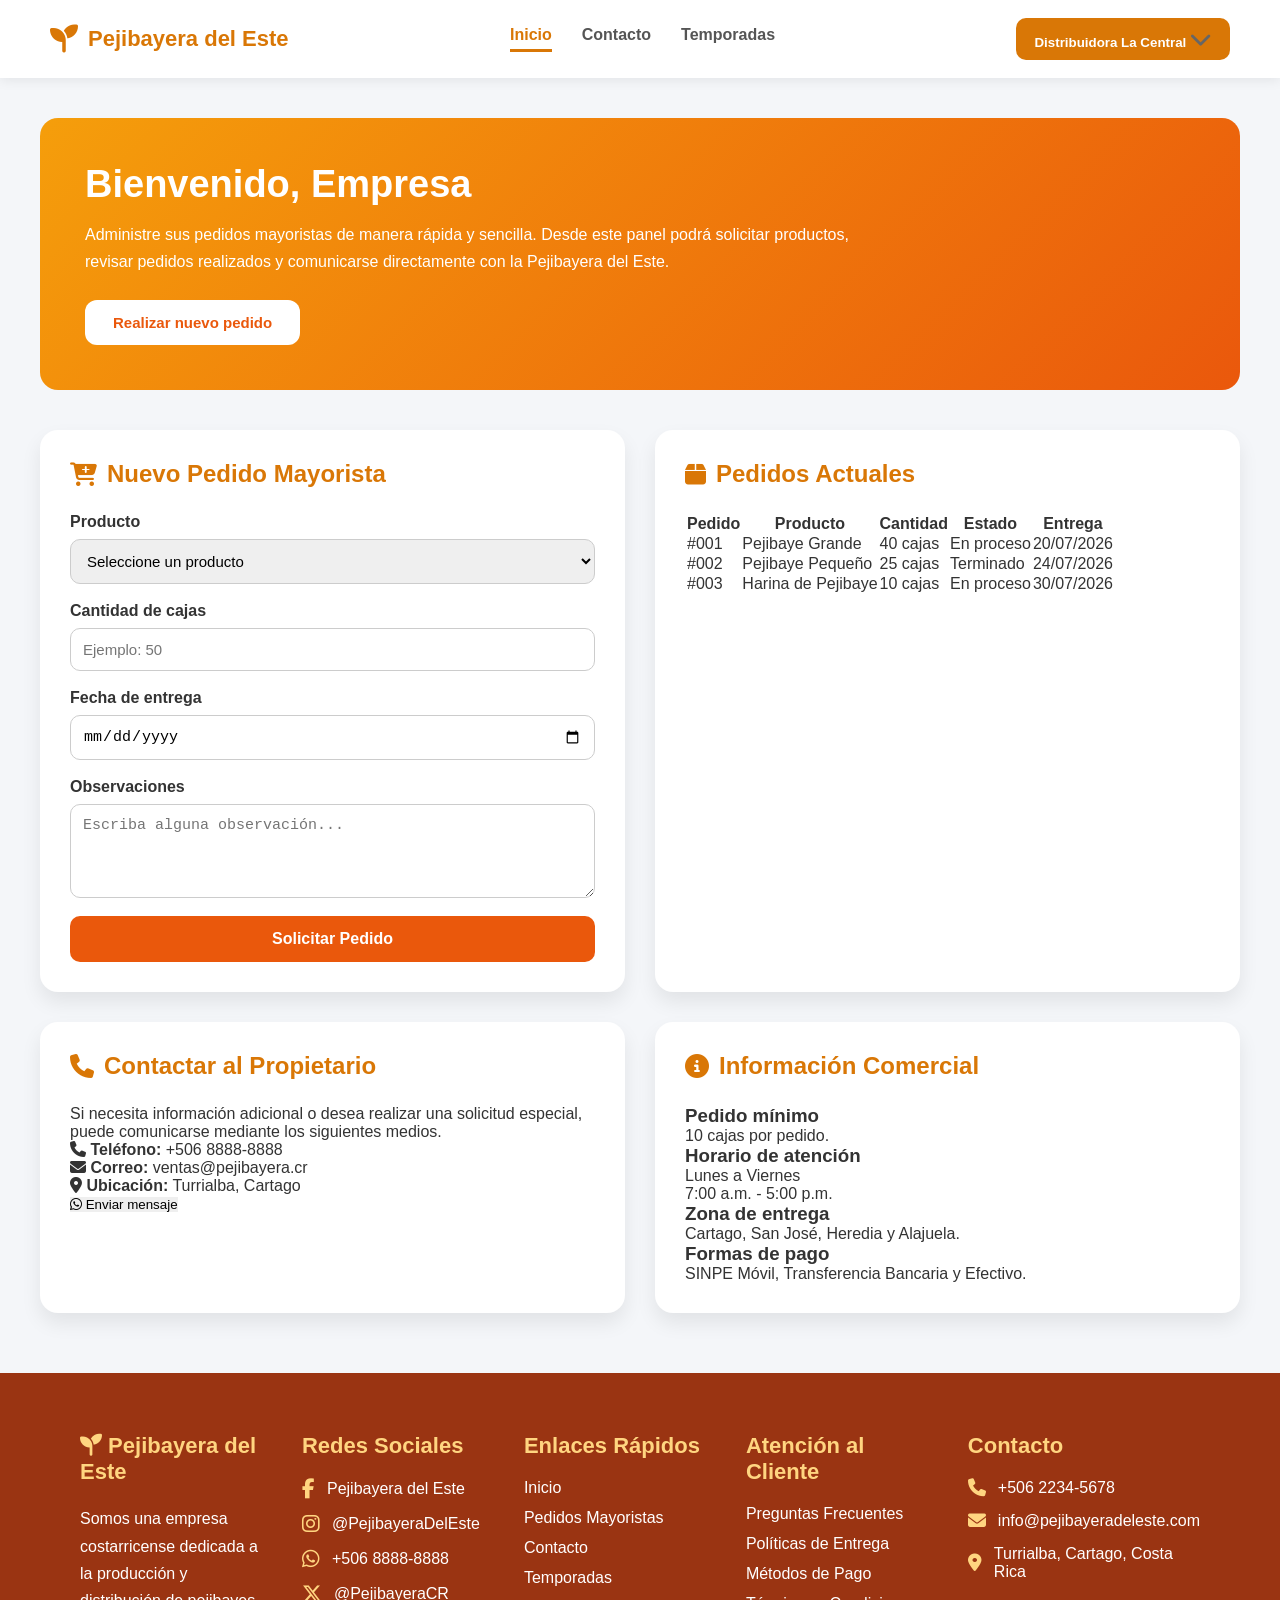
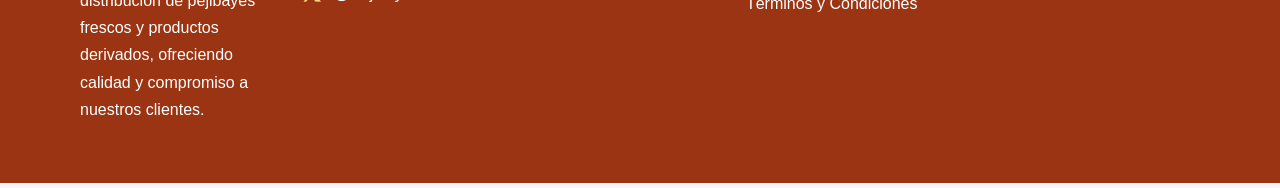
==== Empresa/Empresa.html @ 3343ee4b "Avance del módulo Empresa y panel de administración" ====
<!DOCTYPE html>
<html lang="es">

<head>

    <meta charset="UTF-8">

    <meta name="viewport" content="width=device-width, initial-scale=1.0">

    <title>Pejibayera del Este - Empresa</title>

    <link rel="stylesheet" href="estilo.css">

    <link rel="stylesheet"
        href="https://cdnjs.cloudflare.com/ajax/libs/font-awesome/6.6.0/css/all.min.css">

</head>

<body>
    <!--ENCABEZADO-->

    <header class="topbar">

        <div class="logo">
            <i class="fa-solid fa-seedling"></i>
            <span>Pejibayera del Este</span>
        </div>

        <nav>
            
            <a href="#" class="active">Inicio</a>
            <a href="#">Contacto</a>
            <a href="#">Temporadas</a>
        </nav>

        <div class="user-info">

            <i class=""></i>

            <button>
                Distribuidora La Central
                <i class="fa-solid fa-chevron-down"></i>
            </button>

        </div>

    </header>

    <!-- CONTENIDO-->

    <main>

        <!-- Bienvenida -->

        <section class="hero-section">

            <div class="hero-text">

                <h1>Bienvenido, Empresa</h1>

                <p>
                    Administre sus pedidos mayoristas de manera rápida y sencilla.
                    Desde este panel podrá solicitar productos, revisar pedidos
                    realizados y comunicarse directamente con la Pejibayera del Este.
                </p>

                <button type="button">
                    Realizar nuevo pedido
                </button>

            </div>

        </section>

        <!-- Tarjetas -->

        <section class="cards-section">

            <div class="cards">

                <!--TARJETA =-->

                <article class="card pedido">

                    <h2>
                        <i class="fa-solid fa-cart-plus"></i>
                        Nuevo Pedido Mayorista
                    </h2>

                    <form>

                        <div class="campo">

                            <label for="producto">
                                Producto
                            </label>

                            <select id="producto">

                                <option>
                                    Seleccione un producto
                                </option>

                                <option>
                                    Pejibaye Grande
                                </option>

                                <option>
                                    Pejibaye Pequeño
                                </option>

                                <option>
                                    Harina de Pejibaye
                                </option>

                            </select>

                        </div>

                        <div class="campo">

                            <label for="cantidad">
                                Cantidad de cajas
                            </label>

                            <input
                                type="number"
                                id="cantidad"
                                placeholder="Ejemplo: 50">

                        </div>

                        <div class="campo">

                            <label for="fecha">
                                Fecha de entrega
                            </label>

                            <input
                                type="date"
                                id="fecha">

                        </div>

                        <div class="campo">

                            <label for="comentario">
                                Observaciones
                            </label>

                            <textarea
                                id="comentario"
                                rows="4"
                                placeholder="Escriba alguna observación..."></textarea>

                        </div>

                        <button
                            type="submit"
                            class="btn-principal">

                            Solicitar Pedido

                        </button>

                    </form>

                </article>

                <!--TARJETA 2-->

                <article class="card pedidos">

                    <h2>

                        <i class="fa-solid fa-box"></i>

                        Pedidos Actuales

                    </h2>

                    <table>

                        <thead>

                            <tr>

                                <th>Pedido</th>

                                <th>Producto</th>

                                <th>Cantidad</th>

                                <th>Estado</th>

                                <th>Entrega</th>

                            </tr>

                        </thead>

                        <tbody>

                            <tr>

                                <td>#001</td>

                                <td>Pejibaye Grande</td>

                                <td>40 cajas</td>

                                <td>
                                    <span class="estado confirmado">
                                        En proceso
                                    </span>
                                </td>

                                <td>20/07/2026</td>

                            </tr>

                            <tr>

                                <td>#002</td>

                                <td>Pejibaye Pequeño</td>

                                <td>25 cajas</td>

                                <td>
                                    <span class="estado proceso">
                                        Terminado

                                    </span>
                                </td>

                                <td>24/07/2026</td>

                            </tr>

                            <tr>

                                <td>#003</td>

                                <td>Harina de Pejibaye</td>

                                <td>10 cajas</td>

                                <td>
                                    <span class="estado pendiente">
                                        En proceso
                                    </span>
                                </td>

                                <td>30/07/2026</td>

                            </tr>

                        </tbody>

                    </table>

                </article>

                <!--TARJETA 3-->

                <article class="card contacto">

                    <h2>

                        <i class="fa-solid fa-phone"></i>

                        Contactar al Propietario

                    </h2>

                    <p>

                        Si necesita información adicional o desea realizar
                        una solicitud especial, puede comunicarse mediante
                        los siguientes medios.

                    </p>

                    <div class="info-contacto">

                        <p>

                            <i class="fa-solid fa-phone"></i>

                            <strong>Teléfono:</strong>

                            +506 8888-8888

                        </p>

                        <p>

                            <i class="fa-solid fa-envelope"></i>

                            <strong>Correo:</strong>

                            ventas@pejibayera.cr

                        </p>

                        <p>

                            <i class="fa-solid fa-location-dot"></i>

                            <strong>Ubicación:</strong>

                            Turrialba, Cartago

                        </p>

                    </div>

                    <button class="btn-whatsapp">

                        <i class="fa-brands fa-whatsapp"></i>

                        Enviar mensaje

                    </button>

                </article>

                <!--TARJETA 4-->

                <article class="card informacion">

                    <h2>

                        <i class="fa-solid fa-circle-info"></i>

                        Información Comercial

                    </h2>

                    <div class="info-comercial">

                        <div class="dato">

                            <h3>
                                Pedido mínimo
                            </h3>

                            <p>
                                10 cajas por pedido.
                            </p>

                        </div>

                        <div class="dato">

                            <h3>
                                Horario de atención
                            </h3>

                            <p>
                                Lunes a Viernes
                                <br>
                                7:00 a.m. - 5:00 p.m.
                            </p>

                        </div>

                        <div class="dato">

                            <h3>
                                Zona de entrega
                            </h3>

                            <p>
                                Cartago, San José,
                                Heredia y Alajuela.
                            </p>

                        </div>

                        <div class="dato">

                            <h3>
                                Formas de pago
                            </h3>

                            <p>
                                SINPE Móvil,
                                Transferencia Bancaria
                                y Efectivo.
                            </p>

                        </div>

                    </div>

                </article>

            </div>

        </section>

    </main>

    <!--PIE DE PÁGINA-->

    <footer class="pag-foot">

    <div class="info-empresa">

        <h3>
            <i class="fa-solid fa-seedling"></i>
            Pejibayera del Este
        </h3>

        <p>
            Somos una empresa costarricense dedicada a la producción y
            distribución de pejibayes frescos y productos derivados,
            ofreciendo calidad y compromiso a nuestros clientes.
        </p>

    </div>

    <div class="redes-empresa">

        <h3>Redes Sociales</h3>

        <div class="sociales-container">

            <div class="social-item">
                <i class="fa-brands fa-facebook-f"></i>
                <span>Pejibayera del Este</span>
            </div>

            <div class="social-item">
                <i class="fa-brands fa-instagram"></i>
                <span>@PejibayeraDelEste</span>
            </div>

            <div class="social-item">
                <i class="fa-brands fa-whatsapp"></i>
                <span>+506 8888-8888</span>
            </div>

            <div class="social-item">
                <i class="fa-brands fa-x-twitter"></i>
                <span>@PejibayeraCR</span>
            </div>

        </div>

    </div>

    <div class="links-empresa">

        <h3>Enlaces Rápidos</h3>

        <ul>

            <li><a href="#">Inicio</a></li>

            <li><a href="#">Pedidos Mayoristas</a></li>

            <li><a href="#">Contacto</a></li>

            <li><a href="#">Temporadas</a></li>

        </ul>

    </div>

    <div class="atencion-empresa">

        <h3>Atención al Cliente</h3>

        <ul>

            <li>Preguntas Frecuentes</li>

            <li>Políticas de Entrega</li>

            <li>Métodos de Pago</li>

            <li>Términos y Condiciones</li>

        </ul>

    </div>

    <div class="contacto-empresa">

        <h3>Contacto</h3>

        <div class="contacto-item">

            <i class="fa-solid fa-phone"></i>

            <span>+506 2234-5678</span>

        </div>

        <div class="contacto-item">

            <i class="fa-solid fa-envelope"></i>

            <span>info@pejibayeradeleste.com</span>

        </div>

        <div class="contacto-item">

            <i class="fa-solid fa-location-dot"></i>

            <span>Turrialba, Cartago, Costa Rica</span>

        </div>

    </div>

</footer>
---- Empresa/estilo.css ----
*{
    margin: 0;
    padding: 0;
    box-sizing: border-box;
}

body{

    font-family: Arial, Helvetica, sans-serif;

    background-color: #f4f6f9;

    color: #333;

}

a{

    text-decoration: none;

    color: inherit;

}

ul{

    list-style: none;

}

button{

    cursor: pointer;

    border: none;

    transition: .3s;

}

button:hover{

    transform: translateY(-2px);

}

/*HEADER*/

.topbar{

    display: flex;

    justify-content: space-between;

    align-items: center;

    padding: 18px 50px;

    background: white;

    box-shadow: 0 2px 12px rgba(0,0,0,.08);

    position: sticky;

    top: 0;

    z-index: 1000;

}

.logo{

    display: flex;

    align-items: center;

    gap: 10px;

    font-size: 22px;

    font-weight: bold;

    color: #d97706;

}

.logo i{

    font-size: 28px;

}

/*MENÚ*/

nav{

    display: flex;

    gap: 30px;

}

nav a{

    font-weight: 600;

    color: #555;

    transition: .3s;

}

nav a:hover{

    color: #d97706;

}

.active{

    color: #d97706;

    border-bottom: 3px solid #d97706;

    padding-bottom: 5px;

}

/*INFORMACIÓN USUARIO*/

.user-info{

    display: flex;

    align-items: center;

    gap: 20px;

}

.user-info i{

    font-size: 22px;

    color: #666;

}

.user-info button{

    background: #d97706;

    color: white;

    padding: 10px 18px;

    border-radius: 10px;

    font-weight: bold;

}

/*BIENVENIDA*/

.hero-section{

    margin: 40px;

    background: linear-gradient(135deg,#f59e0b,#ea580c);

    border-radius: 18px;

    color: white;

    padding: 45px;

}

.hero-text h1{

    font-size: 38px;

    margin-bottom: 15px;

}

.hero-text p{

    width: 70%;

    line-height: 1.7;

    margin-bottom: 25px;

}

.hero-text button{

    background: white;

    color: #ea580c;

    padding: 14px 28px;

    border-radius: 12px;

    font-weight: bold;

    font-size: 15px;

}

.hero-text button:hover{

    background: #fff3e0;

}

/*TARJETAS*/

.cards-section{

    margin: 40px;

}

.cards{

    display: grid;

    grid-template-columns: repeat(2,1fr);

    gap: 30px;

}

.card{

    background: white;

    border-radius: 18px;

    padding: 30px;

    box-shadow: 0 10px 20px rgba(0,0,0,.08);

}

.card h2{

    color: #d97706;

    margin-bottom: 25px;

    display: flex;

    align-items: center;

    gap: 10px;

}

/* FORMULARIO*/

.campo{

    display: flex;

    flex-direction: column;

    margin-bottom: 18px;

}

.campo label{

    margin-bottom: 8px;

    font-weight: bold;

}

.campo input,
.campo select,
.campo textarea{

    padding: 12px;

    border: 1px solid #ccc;

    border-radius: 10px;

    font-size: 15px;

}

.campo textarea{

    resize: vertical;

}

.btn-principal{

    width: 100%;

    background: #ea580c;

    color: white;

    padding: 14px;

    border-radius: 10px;

    font-size: 16px;

    font-weight: bold;

}

.btn-principal:hover{

    background: #c2410c;

}
/* FOOTER*/

.pag-foot{

    background: #9a3412;

    color: white;

    display: grid;

    grid-template-columns: repeat(5,1fr);

    gap: 40px;

    padding: 60px 80px;

    margin-top: 60px;

}

.pag-foot h3{

    margin-bottom: 20px;

    color: #FFD580;

    font-size: 22px;

}

.pag-foot p{

    line-height: 1.7;

}

.pag-foot ul{

    list-style: none;

}

.pag-foot li{

    margin-bottom: 12px;

}

.pag-foot a{

    color: white;

    transition: .3s;

}

.pag-foot a:hover{

    color: #FFD580;

}

.sociales-container{

    display: flex;

    flex-direction: column;

    gap: 15px;

}

.social-item{

    display: flex;

    align-items: center;

    gap: 12px;

}

.social-item i{

    color: #FFD580;

    font-size: 20px;

}

.contacto-item{

    display: flex;

    align-items: center;

    gap: 12px;

    margin-bottom: 15px;

}

.contacto-item i{

    color: #FFD580;

    font-size: 18px;

}
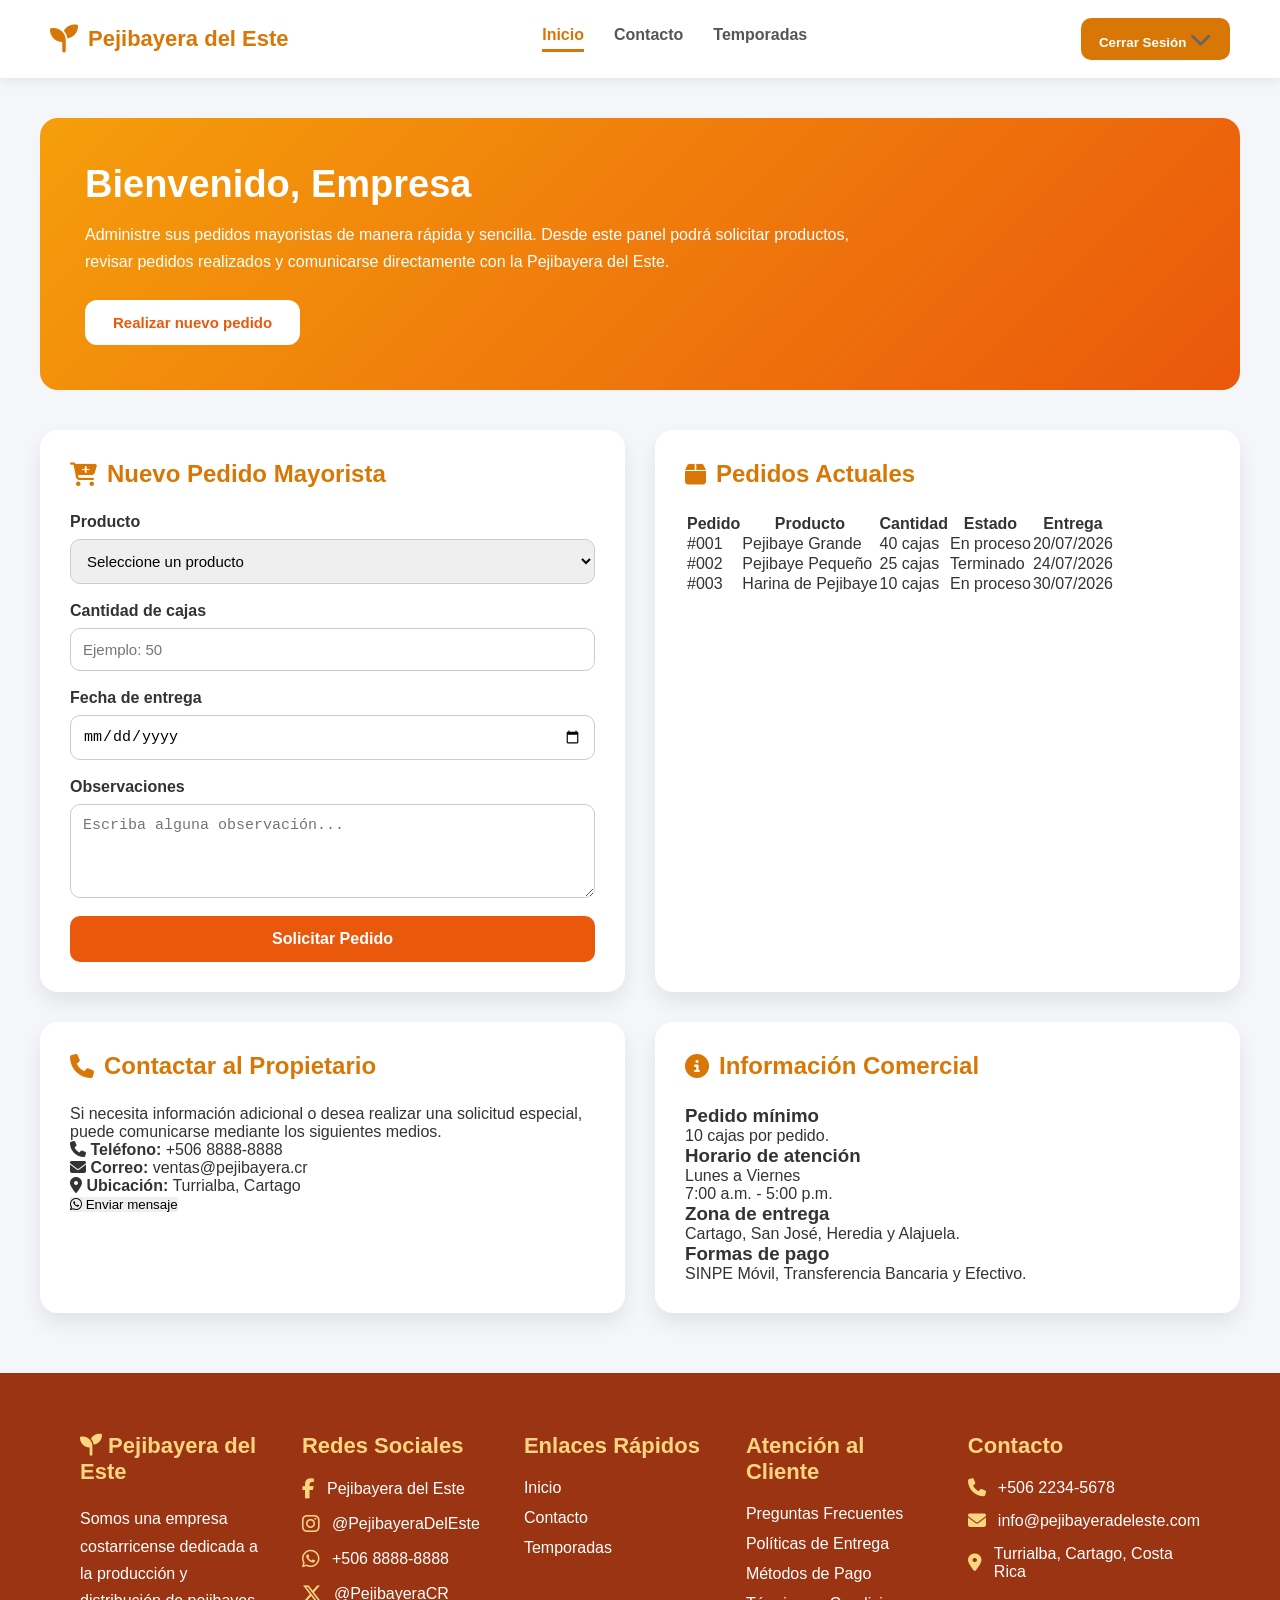
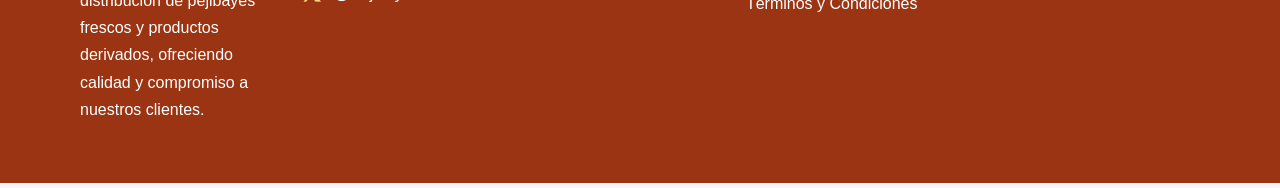
==== commit e97e42e2: "PrimerAvance" ====
--- a/Empresa/Empresa.html
+++ b/Empresa/Empresa.html
@@ -4,21 +4,16 @@
 <head>
 
     <meta charset="UTF-8">
-
     <meta name="viewport" content="width=device-width, initial-scale=1.0">
-
     <title>Pejibayera del Este - Empresa</title>
-
-    <link rel="stylesheet" href="estilo.css">
-
-    <link rel="stylesheet"
+    <link rel="stylesheet" href="./assets/css/Empresa.css">
+    <link rel="stylesheet" 
         href="https://cdnjs.cloudflare.com/ajax/libs/font-awesome/6.6.0/css/all.min.css">
-
 </head>
 
 <body>
+
     <!--ENCABEZADO-->
-
     <header class="topbar">
 
         <div class="logo">
@@ -27,27 +22,21 @@
         </div>
 
         <nav>
-            
             <a href="#" class="active">Inicio</a>
-            <a href="#">Contacto</a>
-            <a href="#">Temporadas</a>
+            <a href="../OtrasVistas/Contacto.html">Contacto</a>
+            <a href="../OtrasVistas/Temporada.html">Temporadas</a>
         </nav>
 
         <div class="user-info">
-
             <i class=""></i>
-
             <button>
-                Distribuidora La Central
+                <a href="../Pagina Inicio/index.html">Cerrar Sesión</a>
                 <i class="fa-solid fa-chevron-down"></i>
             </button>
-
-        </div>
-
+        </div>
     </header>
 
     <!-- CONTENIDO-->
-
     <main>
 
         <!-- Bienvenida -->
@@ -123,10 +112,7 @@
                                 Cantidad de cajas
                             </label>
 
-                            <input
-                                type="number"
-                                id="cantidad"
-                                placeholder="Ejemplo: 50">
+                            <input type="number" id="cantidad" placeholder="Ejemplo: 50">
 
                         </div>
 
@@ -136,9 +122,7 @@
                                 Fecha de entrega
                             </label>
 
-                            <input
-                                type="date"
-                                id="fecha">
+                            <input type="date" id="fecha">
 
                         </div>
 
@@ -148,16 +132,11 @@
                                 Observaciones
                             </label>
 
-                            <textarea
-                                id="comentario"
-                                rows="4"
-                                placeholder="Escriba alguna observación..."></textarea>
-
-                        </div>
-
-                        <button
-                            type="submit"
-                            class="btn-principal">
+                            <textarea id="comentario" rows="4" placeholder="Escriba alguna observación..."></textarea>
+
+                        </div>
+
+                        <button type="submit" class="btn-principal">
 
                             Solicitar Pedido
 
@@ -404,118 +383,104 @@
     </main>
 
     <!--PIE DE PÁGINA-->
-
     <footer class="pag-foot">
 
-    <div class="info-empresa">
-
-        <h3>
-            <i class="fa-solid fa-seedling"></i>
-            Pejibayera del Este
-        </h3>
-
-        <p>
-            Somos una empresa costarricense dedicada a la producción y
-            distribución de pejibayes frescos y productos derivados,
-            ofreciendo calidad y compromiso a nuestros clientes.
-        </p>
-
-    </div>
-
-    <div class="redes-empresa">
-
-        <h3>Redes Sociales</h3>
-
-        <div class="sociales-container">
-
-            <div class="social-item">
-                <i class="fa-brands fa-facebook-f"></i>
-                <span>Pejibayera del Este</span>
-            </div>
-
-            <div class="social-item">
-                <i class="fa-brands fa-instagram"></i>
-                <span>@PejibayeraDelEste</span>
-            </div>
-
-            <div class="social-item">
-                <i class="fa-brands fa-whatsapp"></i>
-                <span>+506 8888-8888</span>
-            </div>
-
-            <div class="social-item">
-                <i class="fa-brands fa-x-twitter"></i>
-                <span>@PejibayeraCR</span>
-            </div>
-
-        </div>
-
-    </div>
-
-    <div class="links-empresa">
-
-        <h3>Enlaces Rápidos</h3>
-
-        <ul>
-
-            <li><a href="#">Inicio</a></li>
-
-            <li><a href="#">Pedidos Mayoristas</a></li>
-
-            <li><a href="#">Contacto</a></li>
-
-            <li><a href="#">Temporadas</a></li>
-
-        </ul>
-
-    </div>
-
-    <div class="atencion-empresa">
-
-        <h3>Atención al Cliente</h3>
-
-        <ul>
-
-            <li>Preguntas Frecuentes</li>
-
-            <li>Políticas de Entrega</li>
-
-            <li>Métodos de Pago</li>
-
-            <li>Términos y Condiciones</li>
-
-        </ul>
-
-    </div>
-
-    <div class="contacto-empresa">
-
-        <h3>Contacto</h3>
-
-        <div class="contacto-item">
-
-            <i class="fa-solid fa-phone"></i>
-
-            <span>+506 2234-5678</span>
-
-        </div>
-
-        <div class="contacto-item">
-
-            <i class="fa-solid fa-envelope"></i>
-
-            <span>info@pejibayeradeleste.com</span>
-
-        </div>
-
-        <div class="contacto-item">
-
-            <i class="fa-solid fa-location-dot"></i>
-
-            <span>Turrialba, Cartago, Costa Rica</span>
-
-        </div>
-
-    </div>
-
-</footer>+        <div class="info-empresa">
+
+            <h3>
+                <i class="fa-solid fa-seedling"></i>
+                Pejibayera del Este
+            </h3>
+
+            <p>
+                Somos una empresa costarricense dedicada a la producción y
+                distribución de pejibayes frescos y productos derivados,
+                ofreciendo calidad y compromiso a nuestros clientes.
+            </p>
+
+        </div>
+
+        <div class="redes-empresa">
+
+            <h3>Redes Sociales</h3>
+
+            <div class="sociales-container">
+
+                <div class="social-item">
+                    <i class="fa-brands fa-facebook-f"></i>
+                    <span>Pejibayera del Este</span>
+                </div>
+
+                <div class="social-item">
+                    <i class="fa-brands fa-instagram"></i>
+                    <span>@PejibayeraDelEste</span>
+                </div>
+
+                <div class="social-item">
+                    <i class="fa-brands fa-whatsapp"></i>
+                    <span>+506 8888-8888</span>
+                </div>
+
+                <div class="social-item">
+                    <i class="fa-brands fa-x-twitter"></i>
+                    <span>@PejibayeraCR</span>
+                </div>
+
+            </div>
+
+        </div>
+
+        <div class="links-empresa">
+
+            <h3>Enlaces Rápidos</h3>
+
+            <ul>
+
+                <li><a href="#">Inicio</a></li>
+
+                <li><a href="../OtrasVistas/Contacto.html">Contacto</a></li>
+
+                <li><a href="../OtrasVistas/Temporada.html">Temporadas</a></li>
+
+            </ul>
+
+        </div>
+
+        <div class="atencion-empresa">
+
+            <h3>Atención al Cliente</h3>
+
+            <ul>
+                <li>Preguntas Frecuentes</li>
+
+                <li>Políticas de Entrega</li>
+
+                <li>Métodos de Pago</li>
+
+                <li>Términos y Condiciones</li>
+            </ul>
+
+        </div>
+
+        <div class="contacto-empresa">
+
+            <h3>Contacto</h3>
+
+            <div class="contacto-item">
+                <i class="fa-solid fa-phone"></i>
+                <span>+506 2234-5678</span>
+            </div>
+
+            <div class="contacto-item">
+                <i class="fa-solid fa-envelope"></i>
+                <span>info@pejibayeradeleste.com</span>
+            </div>
+
+            <div class="contacto-item">
+                <i class="fa-solid fa-location-dot"></i>
+                <span>Turrialba, Cartago, Costa Rica</span>
+            </div>
+        </div>
+    </footer>
+</body>
+</html>
--- a/Empresa/assets/css/Empresa.css
+++ b/Empresa/assets/css/Empresa.css
@@ -0,0 +1,263 @@
+*{
+    margin: 0;
+    padding: 0;
+    box-sizing: border-box;
+}
+
+body{
+    font-family: Arial, Helvetica, sans-serif;
+    background-color: #f4f6f9;
+    color: #333;
+}
+
+a{
+    text-decoration: none;
+    color: inherit;
+}
+
+ul{
+    list-style: none;
+}
+
+button{
+    cursor: pointer;
+    border: none;
+    transition: .3s;
+}
+
+button:hover{
+    transform: translateY(-2px);
+}
+
+/*HEADER*/
+.topbar{
+    display: flex;
+    justify-content: space-between;
+    align-items: center;
+    padding: 18px 50px;
+    background: white;
+    box-shadow: 0 2px 12px rgba(0,0,0,.08);
+    position: sticky;
+    top: 0;
+    z-index: 1000;
+}
+
+.logo{
+    display: flex;
+    align-items: center;
+    gap: 10px;
+    font-size: 22px;
+    font-weight: bold;
+    color: #d97706;
+}
+
+.logo i{
+    font-size: 28px;
+}
+
+/*MENÚ*/
+nav{
+    display: flex;
+    gap: 30px;
+}
+
+nav a{
+    font-weight: 600;
+    color: #555;
+    transition: .3s;
+}
+
+nav a:hover{
+    color: #d97706;
+}
+
+.active{
+    color: #d97706;
+    border-bottom: 3px solid #d97706;
+    padding-bottom: 5px;
+}
+
+/*INFORMACIÓN USUARIO*/
+.user-info{
+    display: flex;
+    align-items: center;
+    gap: 20px;
+}
+
+.user-info i{
+    font-size: 22px;
+    color: #666;
+}
+
+.user-info button{
+    background: #d97706;
+    color: white;
+    padding: 10px 18px;
+    border-radius: 10px;
+    font-weight: bold;
+}
+
+/*BIENVENIDA*/
+.hero-section{
+    margin: 40px;
+    background: linear-gradient(135deg,#f59e0b,#ea580c);
+    border-radius: 18px;
+    color: white;
+    padding: 45px;
+}
+
+.hero-text h1{
+    font-size: 38px;
+    margin-bottom: 15px;
+}
+
+.hero-text p{
+    width: 70%;
+    line-height: 1.7;
+    margin-bottom: 25px;
+}
+
+.hero-text button{
+    background: white;
+    color: #ea580c;
+    padding: 14px 28px;
+    border-radius: 12px;
+    font-weight: bold;
+    font-size: 15px;
+}
+
+.hero-text button:hover{
+    background: #fff3e0;
+}
+
+/*TARJETAS*/
+.cards-section{
+    margin: 40px;
+}
+
+.cards{
+    display: grid;
+    grid-template-columns: repeat(2,1fr);
+    gap: 30px;
+}
+
+.card{
+    background: white;
+    border-radius: 18px;
+    padding: 30px;
+    box-shadow: 0 10px 20px rgba(0,0,0,.08);
+}
+
+.card h2{
+    color: #d97706;
+    margin-bottom: 25px;
+    display: flex;
+    align-items: center;
+    gap: 10px;
+}
+
+/* FORMULARIO*/
+.campo{
+    display: flex;
+    flex-direction: column;
+    margin-bottom: 18px;
+}
+
+.campo label{
+    margin-bottom: 8px;
+    font-weight: bold;
+}
+
+.campo input,
+.campo select,
+.campo textarea{
+    padding: 12px;
+    border: 1px solid #ccc;
+    border-radius: 10px;
+    font-size: 15px;
+}
+
+.campo textarea{
+    resize: vertical;
+}
+
+.btn-principal{
+    width: 100%;
+    background: #ea580c;
+    color: white;
+    padding: 14px;
+    border-radius: 10px;
+    font-size: 16px;
+    font-weight: bold;
+}
+
+.btn-principal:hover{
+    background: #c2410c;
+}
+
+/* FOOTER*/
+.pag-foot{
+    background: #9a3412;
+    color: white;
+    display: grid;
+    grid-template-columns: repeat(5,1fr);
+    gap: 40px;
+    padding: 60px 80px;
+    margin-top: 60px;
+}
+
+.pag-foot h3{
+    margin-bottom: 20px;
+    color: #FFD580;
+    font-size: 22px;
+}
+
+.pag-foot p{
+    line-height: 1.7;
+}
+
+.pag-foot ul{
+    list-style: none;
+}
+
+.pag-foot li{
+    margin-bottom: 12px;
+}
+
+.pag-foot a{
+    color: white;
+    transition: .3s;
+}
+
+.pag-foot a:hover{
+    color: #FFD580;
+}
+
+.sociales-container{
+    display: flex;
+    flex-direction: column;
+    gap: 15px;
+}
+
+.social-item{
+    display: flex;
+    align-items: center;
+    gap: 12px;
+}
+
+.social-item i{
+    color: #FFD580;
+    font-size: 20px;
+}
+
+.contacto-item{
+    display: flex;
+    align-items: center;
+    gap: 12px;
+    margin-bottom: 15px;
+}
+
+.contacto-item i{
+    color: #FFD580;
+    font-size: 18px;
+}
